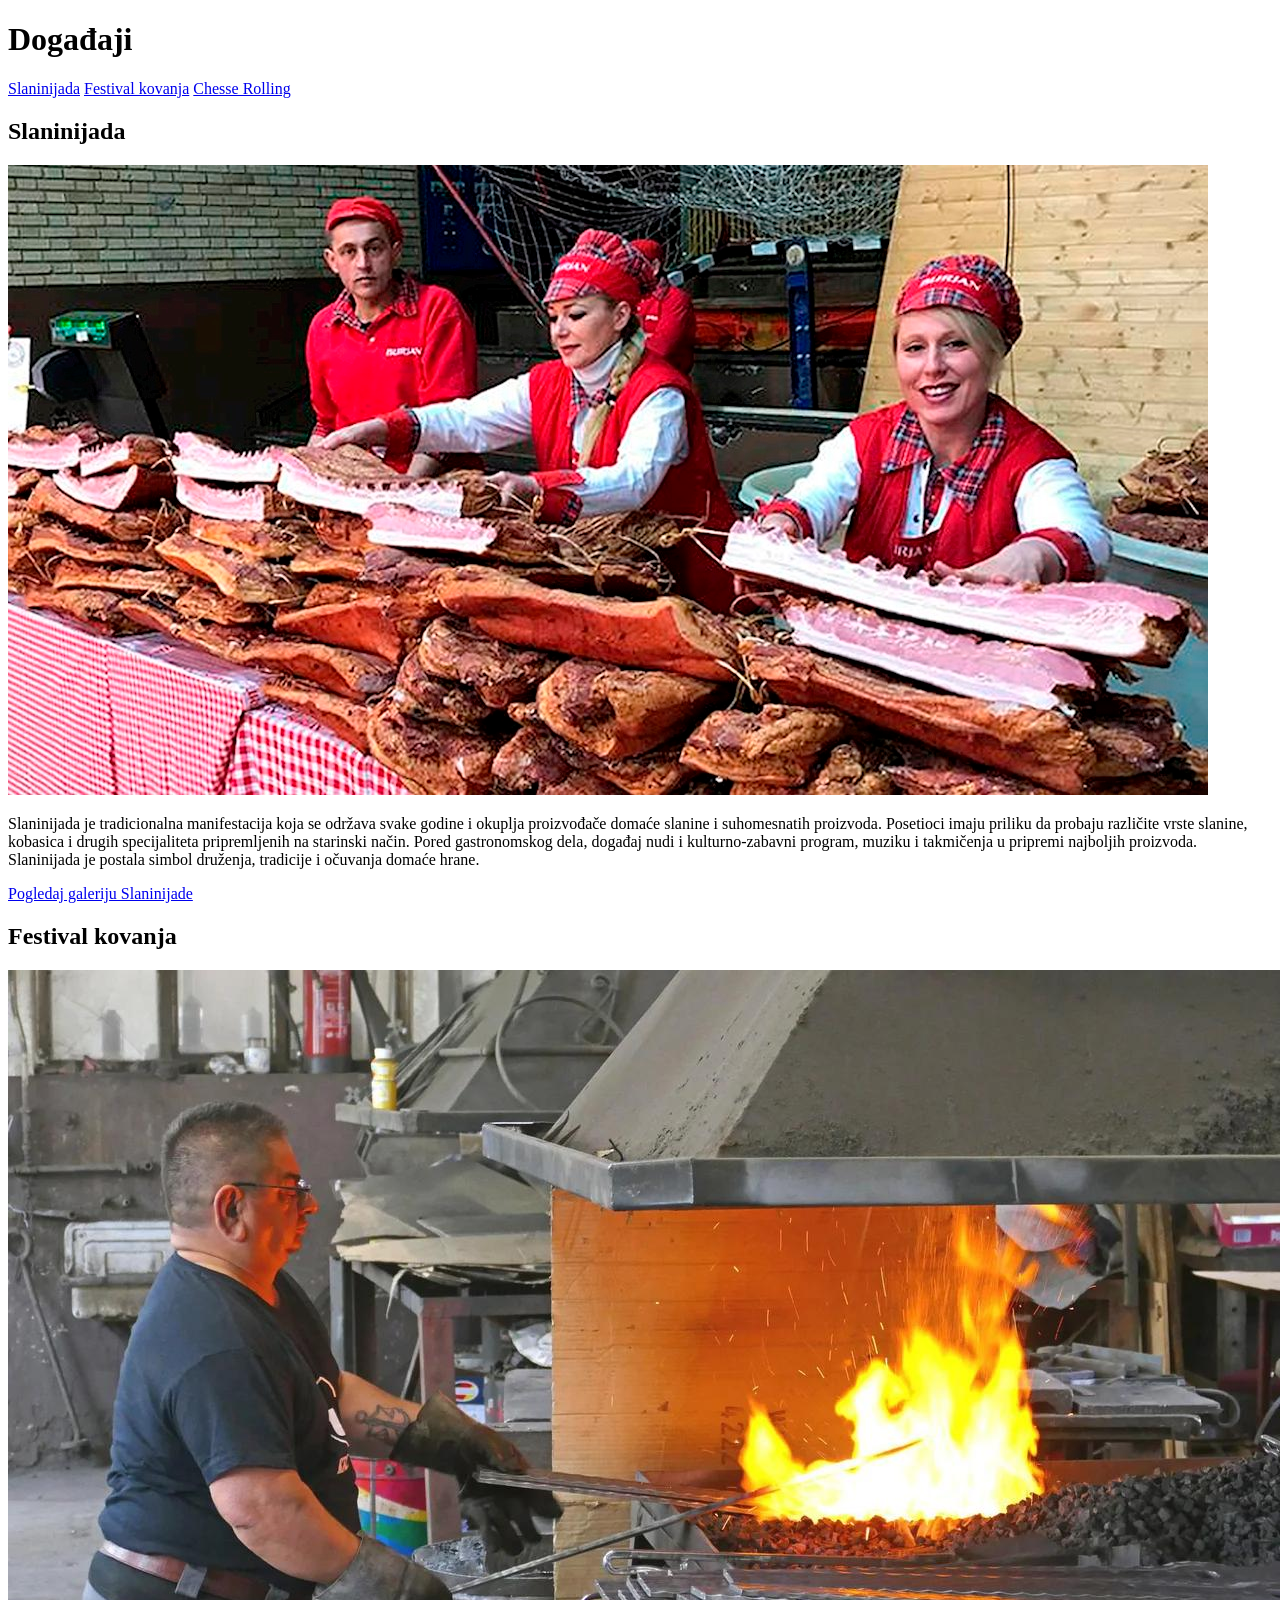
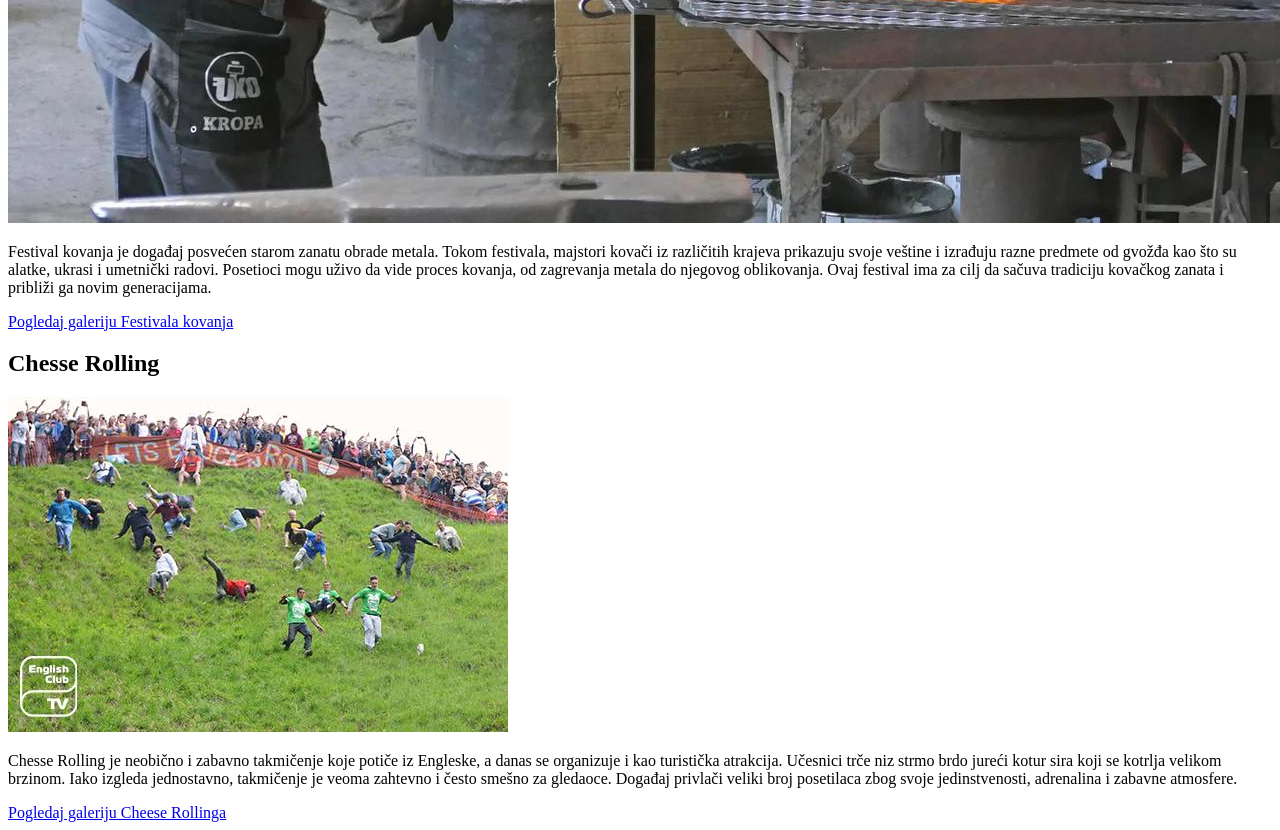
==== index.html @ 3e97b46f "Add files via upload" ====
<!DOCTYPE html>
<html>
<head>
<meta charset="UTF-8">
<title>Događaji</title>
<link rel="stylesheet" href="nakovanj.css">

</head>

<body>

<h1>Događaji</h1>

<div class="menu">
    <a href="#slaninijada">Slaninijada</a>
    <a href="#kovanje">Festival kovanja</a>
    <a href="#chesse">Chesse Rolling</a>
</div>
<div class="glavna-galerija">
    
</div>
<div id="slaninijada" class="card">
    <h2>Slaninijada</h2>
    <img src="img/slaninijada.jpg">
    <p><p>
Slaninijada je tradicionalna manifestacija koja se održava svake godine i okuplja proizvođače domaće slanine
 i suhomesnatih proizvoda. Posetioci imaju priliku da probaju različite vrste slanine, kobasica i drugih specijaliteta 
 pripremljenih na starinski način. Pored gastronomskog dela, događaj nudi i kulturno-zabavni program, muziku i takmičenja 
 u pripremi najboljih proizvoda. Slaninijada je postala simbol druženja, tradicije i očuvanja domaće hrane.
</p></p>
</div>
 <a href="galerija.html#slaninijada" class="galerija-link">
        Pogledaj galeriju Slaninijade
    </a>
<div id="kovanje" class="card">
    <h2>Festival kovanja</h2>
    <img src="img/kovanje.jpg">
    <p><p>
Festival kovanja je događaj posvećen starom zanatu obrade metala.
 Tokom festivala, majstori kovači iz različitih krajeva prikazuju
 svoje veštine i izrađuju razne predmete od gvožđa kao što su alatke,
 ukrasi i umetnički radovi. Posetioci mogu uživo da vide proces kovanja,
 od zagrevanja metala do njegovog oblikovanja. Ovaj festival ima za cilj
 da sačuva tradiciju kovačkog zanata i približi ga novim generacijama.
</p></p>
</div>

    <a href="galerija.html#kovanje" class="galerija-link">
        Pogledaj galeriju Festivala kovanja
    </a>
<div id="chesse" class="card">
    <h2>Chesse Rolling</h2>
    <img src="img/chesse.jpg">
    <p><p>
Chesse Rolling je neobično i zabavno takmičenje koje potiče iz Engleske,
 a danas se organizuje i kao turistička atrakcija. Učesnici trče niz strmo brdo jureći
 kotur sira koji se kotrlja velikom brzinom. Iako izgleda jednostavno,
 takmičenje je veoma zahtevno i često smešno za gledaoce.
 Događaj privlači veliki broj posetilaca zbog svoje jedinstvenosti, adrenalina i zabavne atmosfere.
</p></p>
</div>
<a href="galerija.html#chesse" class="galerija-link">
        Pogledaj galeriju Cheese Rollinga
    </a>
</body>
</html>
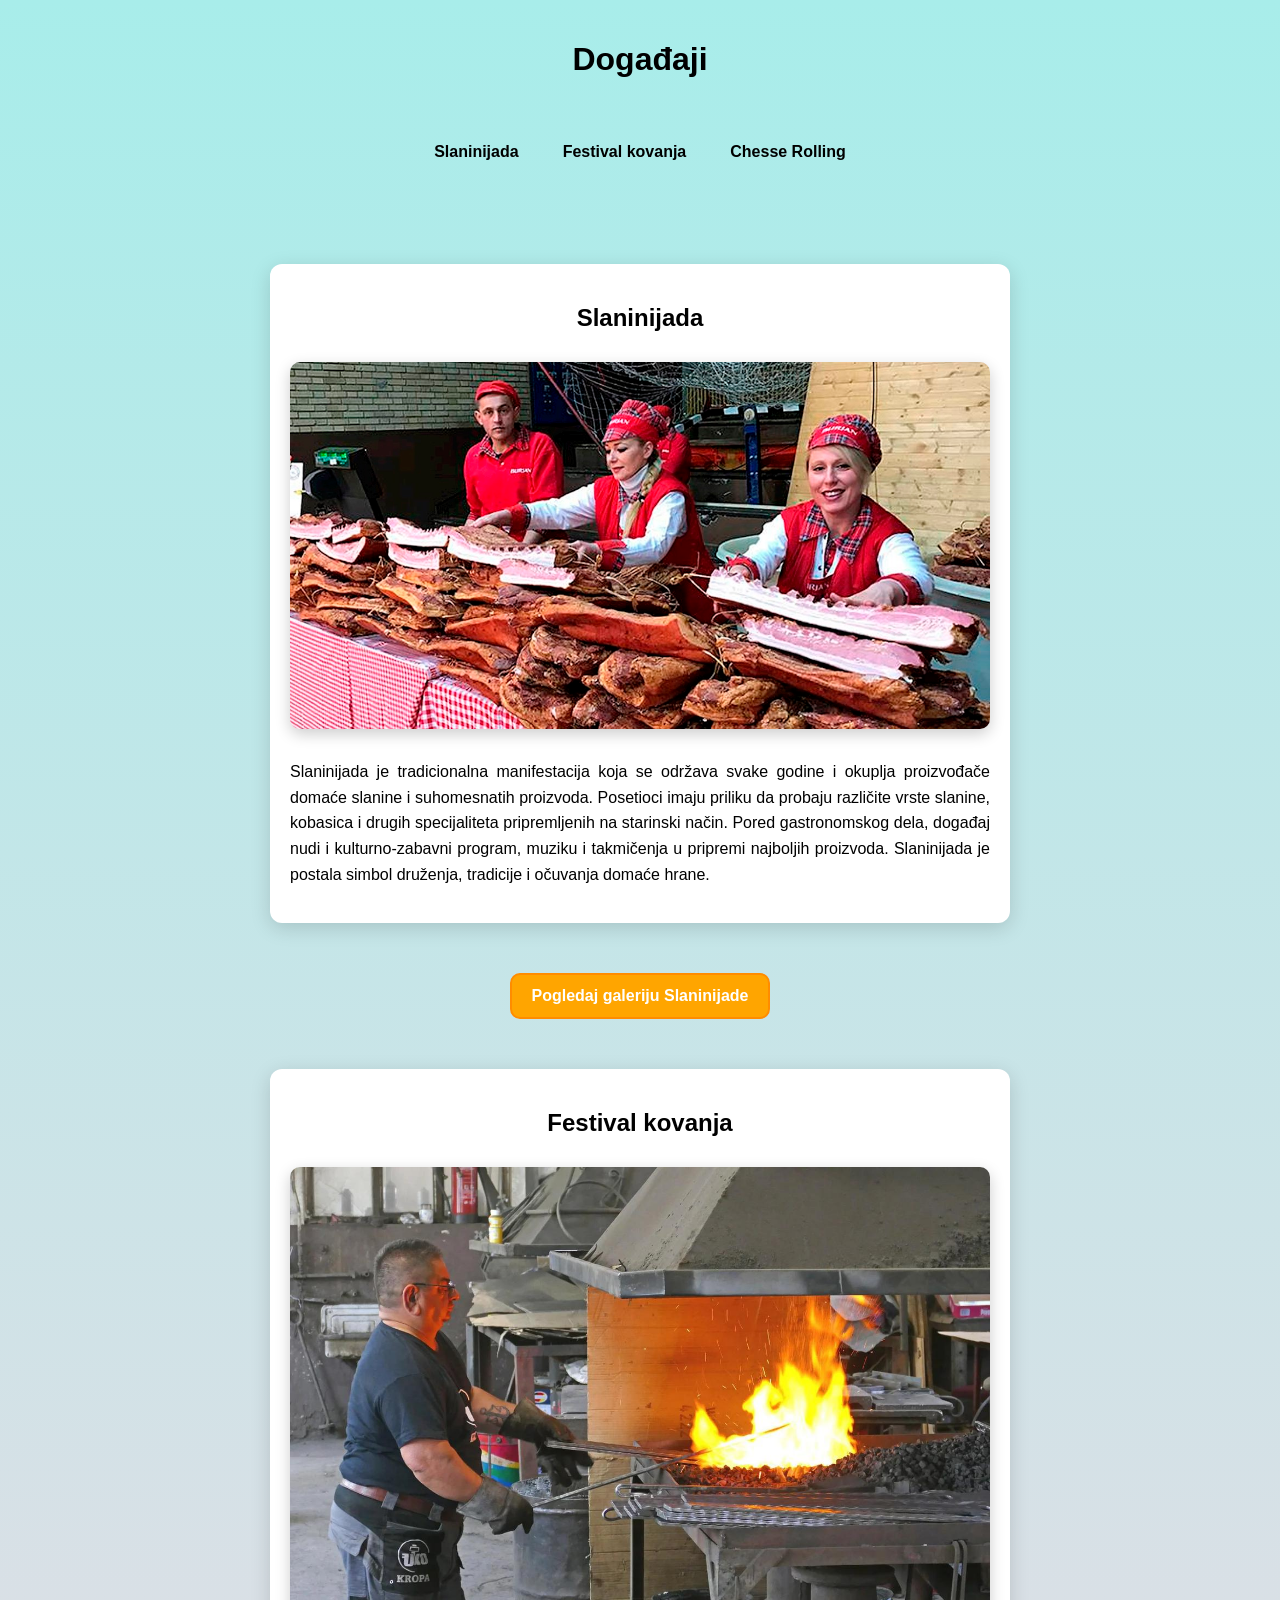
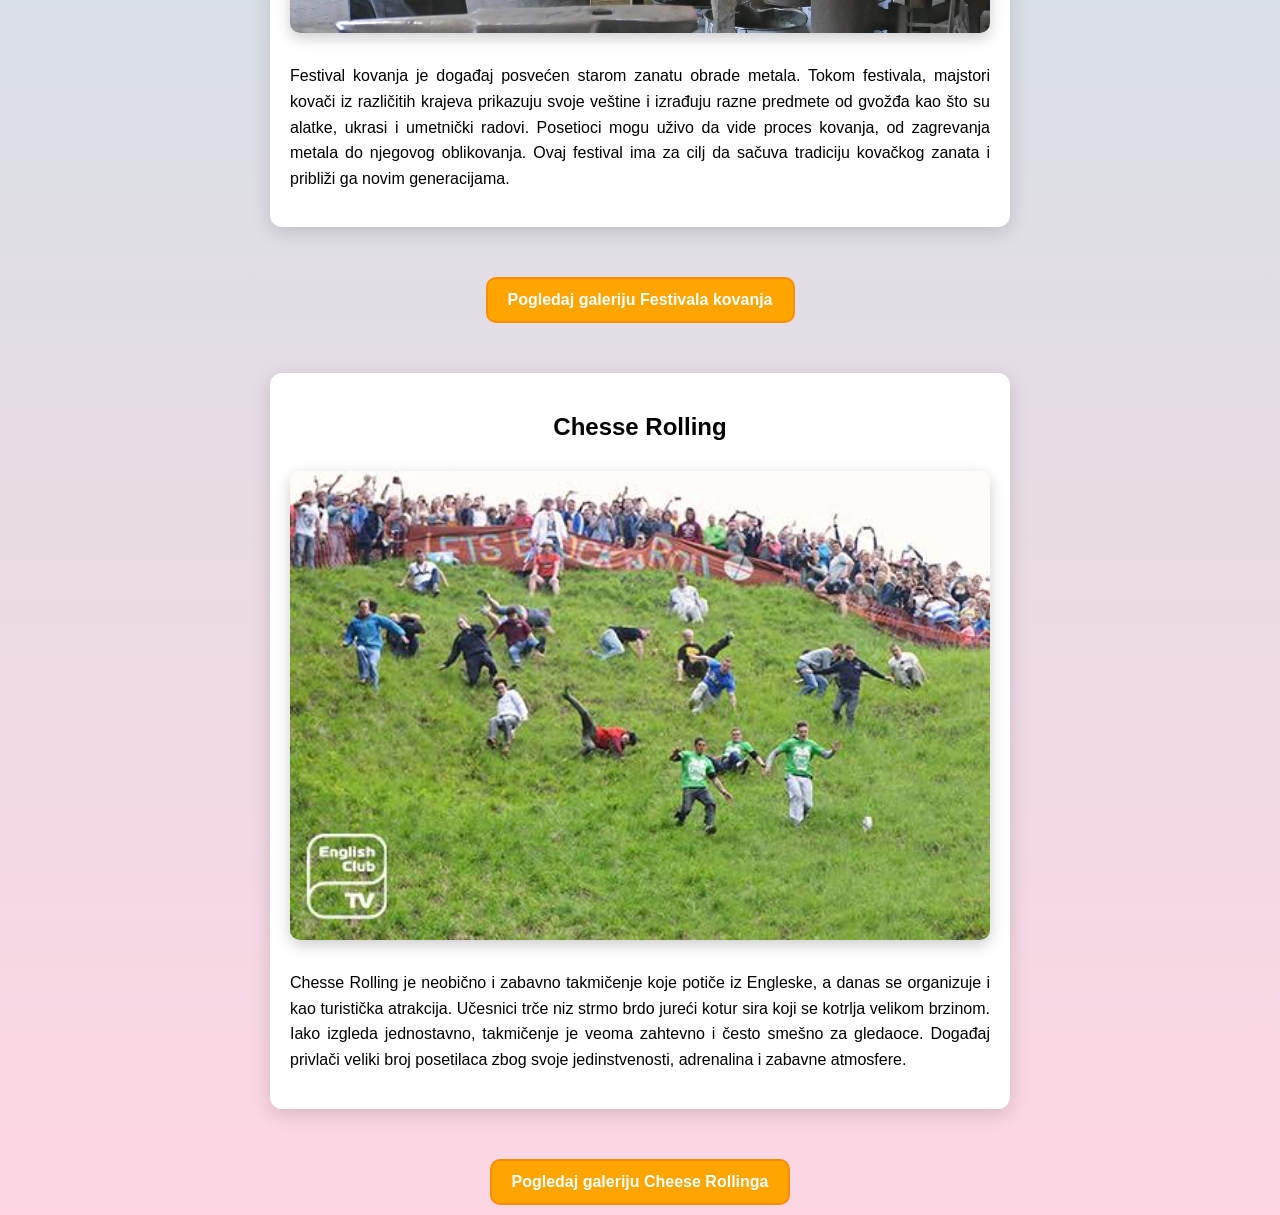
==== commit 2473284f: "Update index.html structure and stylesheet link" ====
--- a/index.html
+++ b/index.html
@@ -3,7 +3,7 @@
 <head>
 <meta charset="UTF-8">
 <title>Događaji</title>
-<link rel="stylesheet" href="nakovanj.css">
+<link rel="stylesheet" href="css/index.css">
 
 </head>
 
@@ -63,4 +63,4 @@
         Pogledaj galeriju Cheese Rollinga
     </a>
 </body>
-</html>+</html>
--- a/css/index.css
+++ b/css/index.css
@@ -0,0 +1,107 @@
+body {
+    margin: 0;
+    font-family: Arial, sans-serif;
+    background: linear-gradient(to bottom, #a8edea, #fed6e3);
+
+    /* sve centrirano */
+    display: flex;
+    flex-direction: column;
+    align-items: center;
+}
+
+/* NASLOV */
+h1 {
+    text-align: center;
+    padding: 20px;
+}
+
+/* ===== MENI ===== */
+.menu {
+    display: flex;
+    justify-content: center;
+    gap: 20px;
+    padding: 15px;
+    flex-wrap: wrap;
+}
+
+.menu a {
+    text-decoration: none;
+    color: black;
+    font-weight: bold;
+    padding: 8px 12px;
+    border-radius: 8px;
+    transition: 0.3s;
+}
+
+.menu a:hover {
+    background: black;
+    color: white;
+}
+
+/* ===== GLAVNI GALERIJA LINK ===== */
+.glavna-galerija {
+    margin: 20px 0;
+    text-align: center;
+}
+
+.galerija-link {
+    display: inline-block;
+    margin: 10px 0;
+    padding: 12px 20px;
+    background: orange;
+    color: white;
+    text-decoration: none;
+    font-weight: bold;
+    border-radius: 10px;
+    border: 2px solid darkorange;
+    transition: 0.3s;
+}
+
+.galerija-link:hover {
+    background: darkorange;
+}
+
+/* ===== KARTICE ===== */
+.card {
+    width: 700px;
+    max-width: 90%;
+    background: white;
+    margin: 40px 0;
+    padding: 20px;
+    border-radius: 12px;
+    text-align: center;
+    box-shadow: 0 5px 20px rgba(0,0,0,0.15);
+}
+
+/* SLIKE */
+.card img {
+    width: 100%;
+    border-radius: 10px;
+    margin: 10px 0;
+    box-shadow: 0 5px 15px rgba(0,0,0,0.2);
+}
+
+/* TEKST */
+.card p {
+    text-align: justify;
+    line-height: 1.6;
+}
+
+/* SMOOTH SCROLL */
+html {
+    scroll-behavior: smooth;
+}
+@media screen and (min-width: 600px) {
+    body {
+        background-color: lightgreen;
+    }
+
+    .container-grid {
+        display: grid;
+        grid-template-columns:
+		repeat(2,1fr);
+        row-gap: 10px;
+        width: 600px;
+        border: 2px solid #50C878;
+    }
+}
